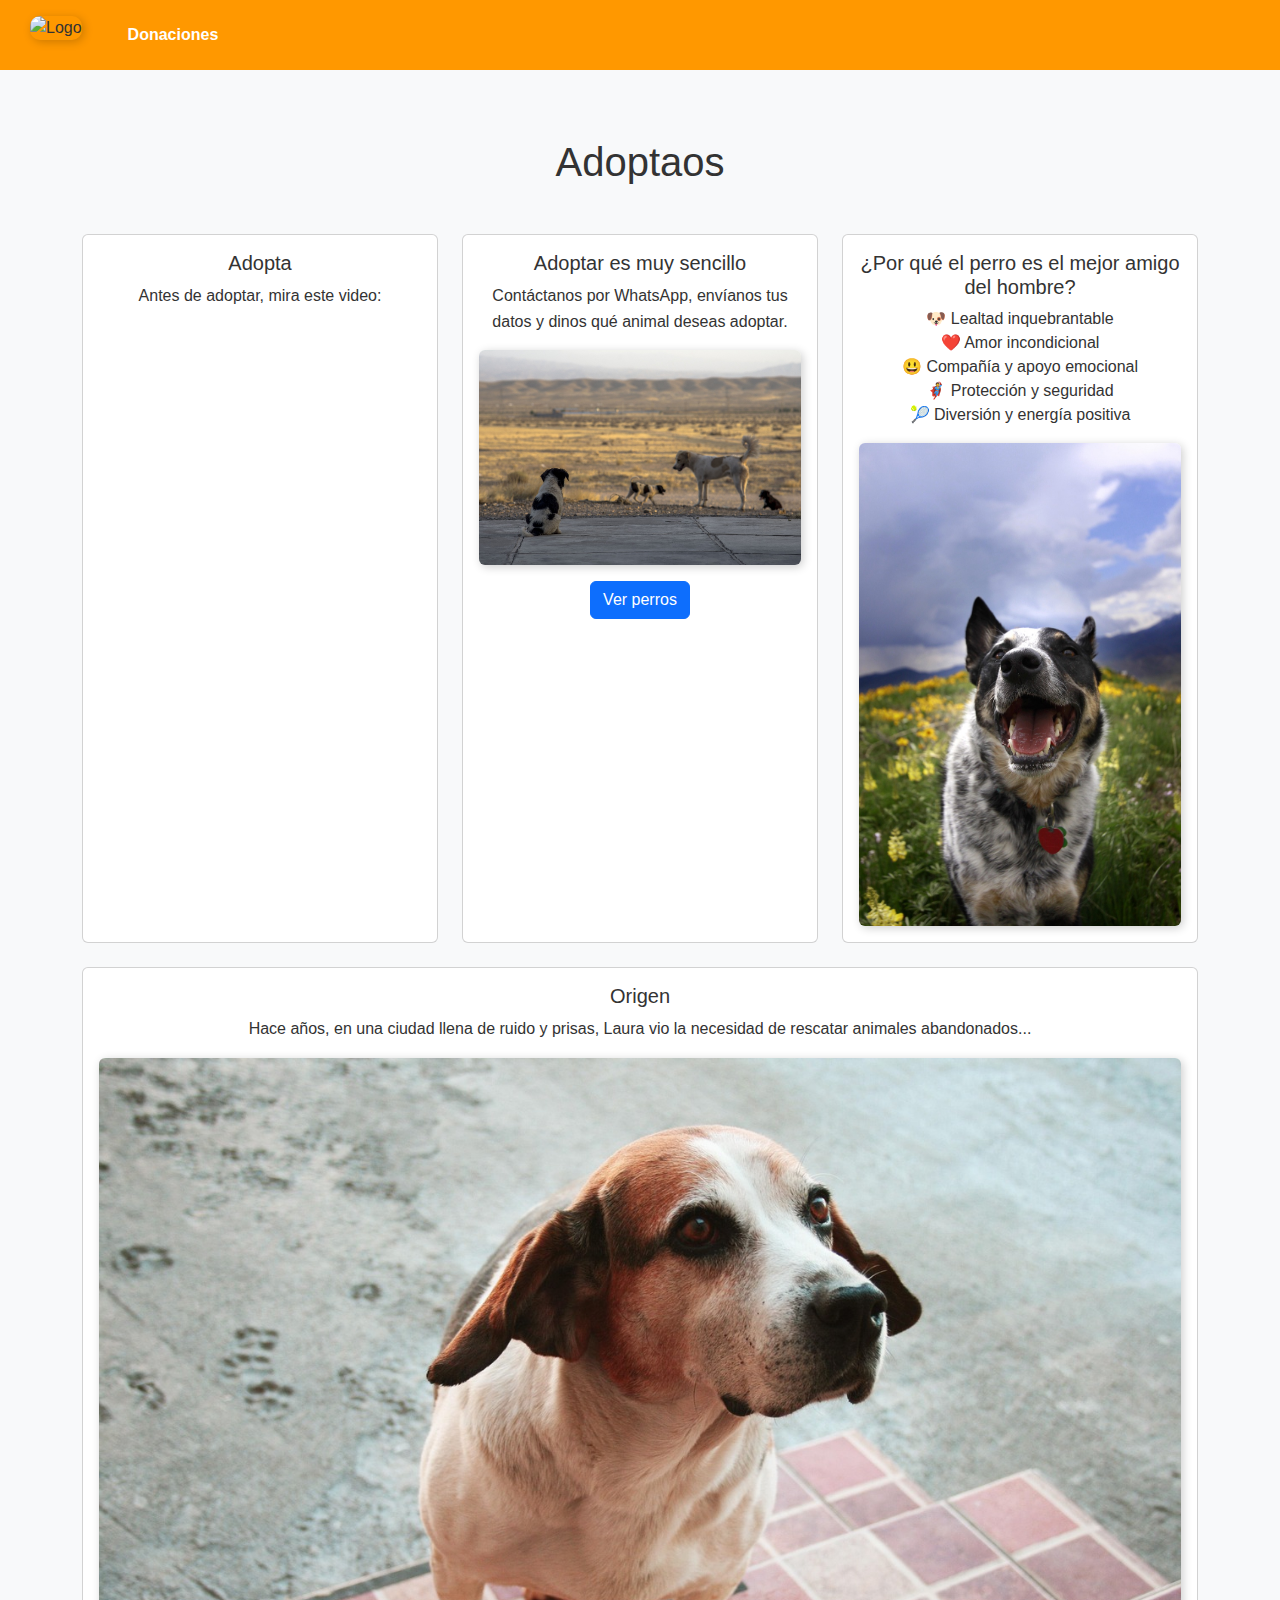
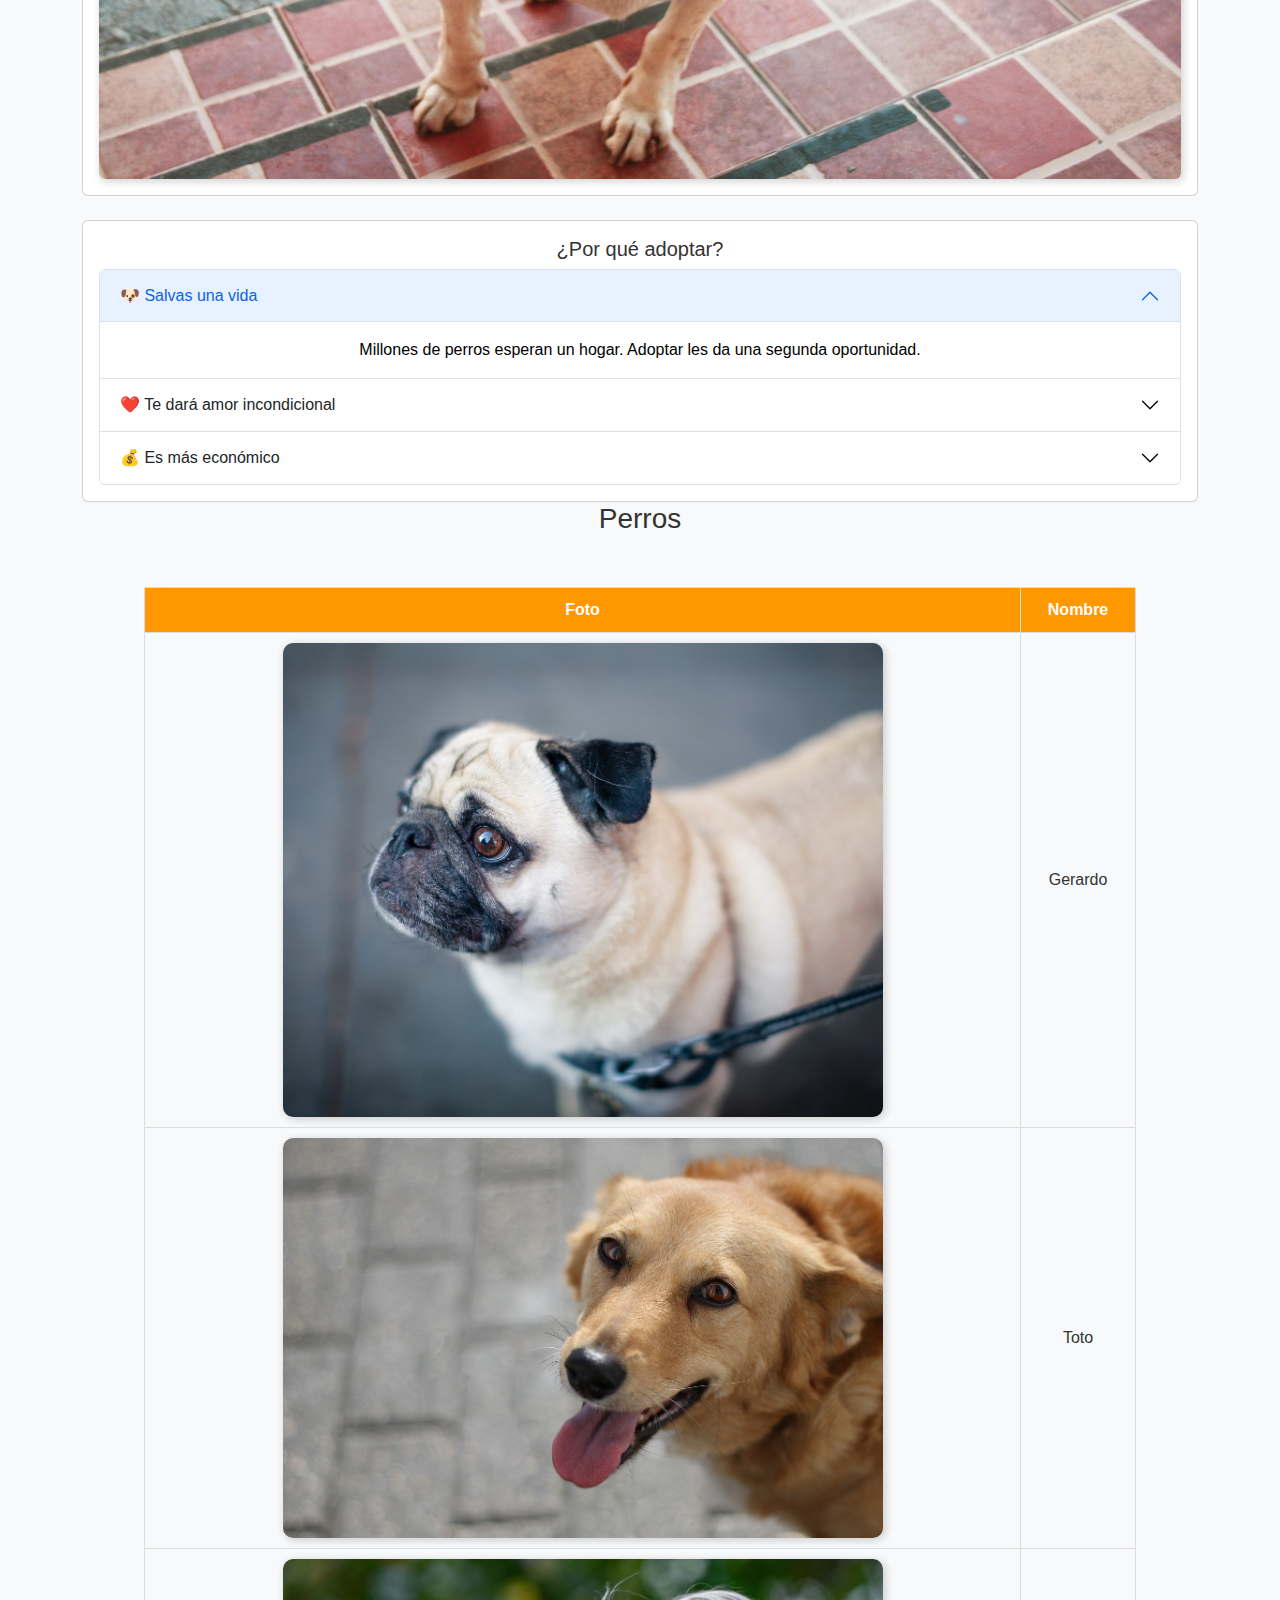
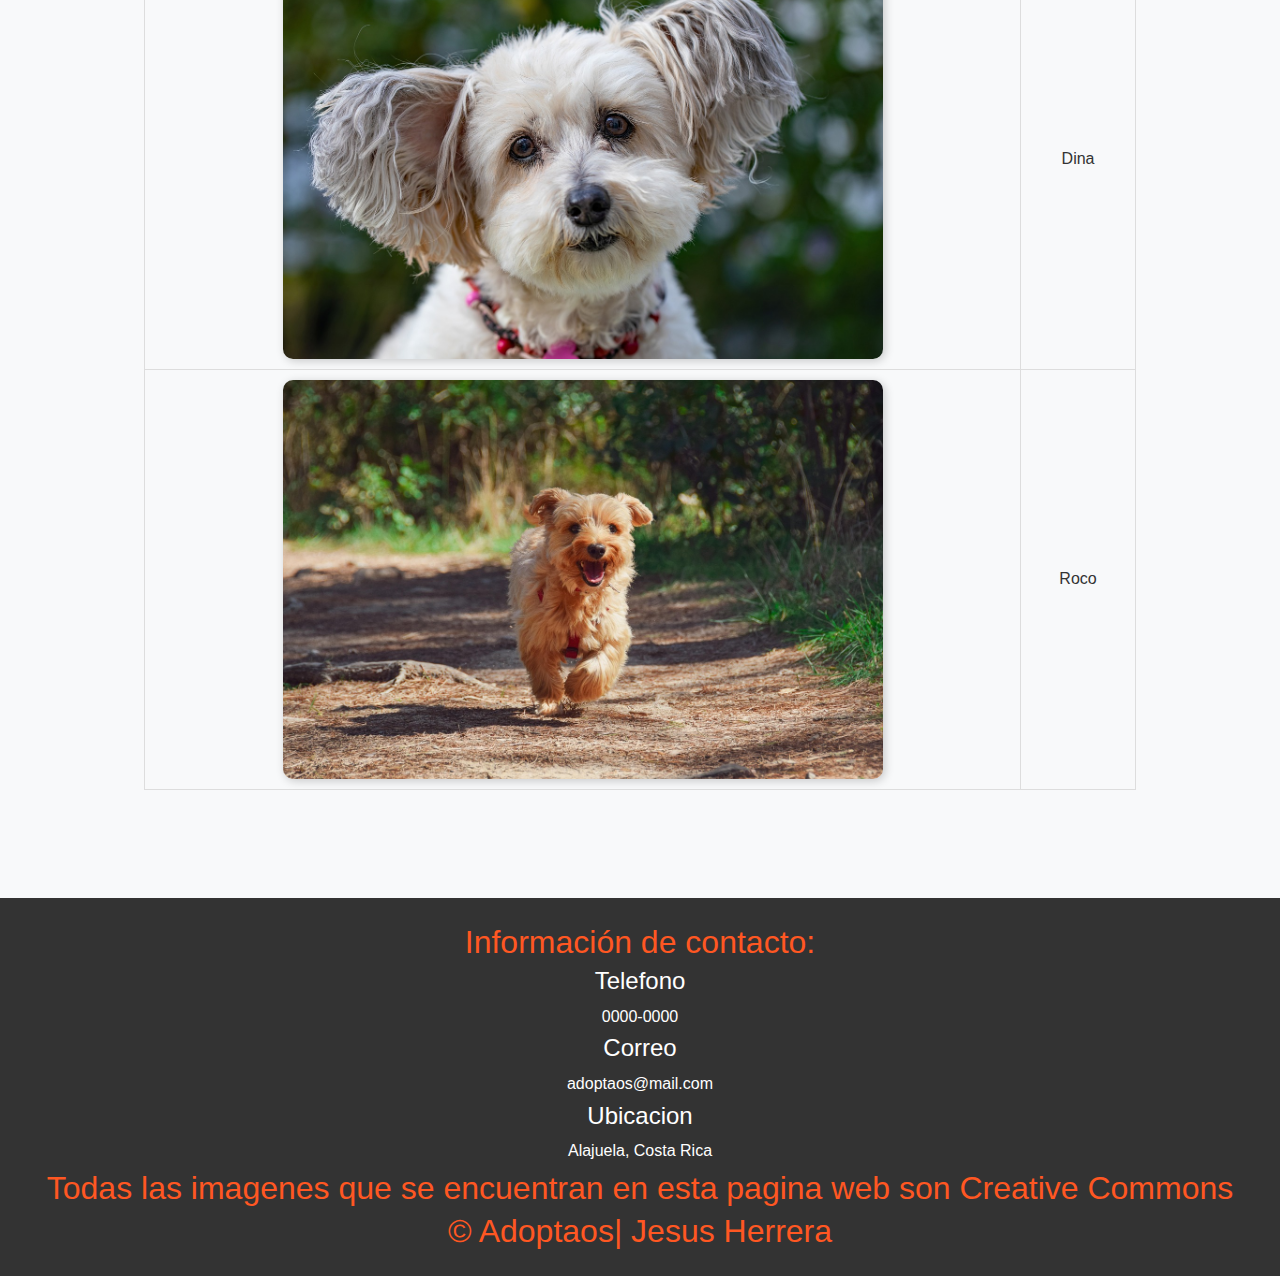
==== index.html @ f47fefc0 "Add files via upload" ====
<!DOCTYPE html>
<html >
<head>
  <meta charset="UTF-8">
  <title>Adoptaos</title>
  <link rel="shortcut icon" href="../img/pet.PNG" type="image/x-icon">
  <meta http-equiv="X-UA-Compatible" content="IE=edge">
  <meta name="viewport" content="width=device-width, initial-scale=1.0">
  <link rel="stylesheet" href="../css/bootstrap.min.css">
 <link rel="stylesheet" href="../css/style.css">
  <script src="../js/bootstrap.min.js"></script>
  <script src="../js/jquery.min.js"></script>
  <script src="../js/funcion.js"></script>
  <meta charset="utf-8">
  
</head>

<body>
  <nav role="navigation" class="nav">
    <ul class="nav-items">
       <li class="nav-item">
    <img src="../img/pet.PNG" alt="Logo">
</li>
        <!-- <li class="nav-item">
            <a href="#menu" class="nav-link"><span>Inicio</span></a>
        </li> 
        
        <li class="nav-item">
            <a href="#origin" class="nav-link"><span>Nosotros</span></a>
        </li>
        <li class="nav-item">
            <a href="#adopt" class="nav-link"><span>Adoptar</span></a>
        </li>  -->
        <li class="nav-item">
            <a href="creat.html" class="nav-link"><span>Donaciones</span></a>
        </li>
       
            </nav>
        </li>  
    </ul>

  
    <!-- <script src="js/index.js"></script> -->
     
       <main>   
    <br>
    <br>
    <h1>Adoptaos</h1>
    <div id="about" class="container mt-5">
        <div class="row">
            <!-- Card 1: Adopta -->
            <div class="col-md-4 mb-4">
                <div class="card h-100">
                    <div class="card-body text-center">
                        <h5 class="card-title">Adopta</h5>
                        <p class="card-text">Antes de adoptar, mira este video:</p>
                        <iframe class="w-100" height="215" src="https://www.youtube.com/embed/Jv1iolzbvZg?si=otW2nzO9Mtshizu8" frameborder="0" allowfullscreen></iframe>
                    </div>
                </div>
            </div>
            
            <!-- Card 2: Adoptar es sencillo -->
            <div class="col-md-4 mb-4">
                <div class="card h-100">
                    <div class="card-body text-center">
                        <h5 class="card-title">Adoptar es muy sencillo</h5>
                        <p class="card-text">Contáctanos por WhatsApp, envíanos tus datos y dinos qué animal deseas adoptar.</p>
                        <img class="img-fluid rounded" src="../img/stray-dogs-5512108_1280.jpg" alt="Perro callejero">
                        <a href="#perros" class="btn btn-primary mt-3">Ver perros</a>
                    </div>
                </div>
            </div>
            
            <!-- Card 3: El perro, el mejor amigo -->
            <div class="col-md-4 mb-4">
                <div class="card h-100">
                    <div class="card-body">
                        <h5 class="card-title">¿Por qué el perro es el mejor amigo del hombre?</h5>
                        <ul class="list-unstyled">
                            <li>🐶 Lealtad inquebrantable</li>
                            <li>❤️ Amor incondicional</li>
                            <li>😃 Compañía y apoyo emocional</li>
                            <li>🦸 Protección y seguridad</li>
                            <li>🎾 Diversión y energía positiva</li>
                        </ul>
                        <img class="img-fluid rounded" src="../img/dog-1842154_1280.jpg" alt="Perro feliz">
                    </div>
                </div>
            </div>
        </div>
        
        <!-- Card: Origen de AdoptaOS -->
        <div class="row">
            <div class="col-md-12 mb-4">
                <div class="card h-100">
                    <div class="card-body">
                        <h5 class="card-title">Origen</h5>
                        <p class="card-text">Hace años, en una ciudad llena de ruido y prisas, Laura vio la necesidad de rescatar animales abandonados...</p>
                        <img class="img-fluid rounded" src="../img/dog-2209295_1280.jpg" alt="Historia de AdoptaOS">
                    </div>
                </div>
            </div>
        </div>
        
        <!-- Card: ¿Por qué adoptar? -->
        <div class="row">
            <div class="col-md-12">
                <div class="card">
                    <div class="card-body">
                        <h5 class="card-title">¿Por qué adoptar?</h5>
                        <div class="accordion" id="accordionAdopcion">
                            <div class="accordion-item">
                                <h2 class="accordion-header">
                                    <button class="accordion-button" type="button" data-bs-toggle="collapse" data-bs-target="#salvarVida" aria-expanded="true">🐶 Salvas una vida</button>
                                </h2>
                                <div id="salvarVida" class="accordion-collapse collapse show">
                                    <div class="accordion-body">Millones de perros esperan un hogar. Adoptar les da una segunda oportunidad.</div>
                                </div>
                            </div>
                            <div class="accordion-item">
                                <h2 class="accordion-header">
                                    <button class="accordion-button collapsed" type="button" data-bs-toggle="collapse" data-bs-target="#amorIncondicional">❤️ Te dará amor incondicional</button>
                                </h2>
                                <div id="amorIncondicional" class="accordion-collapse collapse">
                                    <div class="accordion-body">Los perros adoptados crean un vínculo especial con sus dueños.</div>
                                </div>
                            </div>
                            <div class="accordion-item">
                                <h2 class="accordion-header">
                                    <button class="accordion-button collapsed" type="button" data-bs-toggle="collapse" data-bs-target="#masEconomico">💰 Es más económico</button>
                                </h2>
                                <div id="masEconomico" class="accordion-collapse collapse">
                                    <div class="accordion-body">Adoptar cuesta menos que comprar y los perros vienen con chequeo veterinario.</div>
                                </div>
                            </div>
                        </div>
                    </div>
                </div>
            </div>
        </div>
    </div>
    

        <section class="contenedor sobre-nosotros">
     <!--<h2 class="Titulo">
     </h2>-->
     <div class="panel panel-default">
        <div class="panel-heading" role="tab" id="headingThree">
      </div></div></div>
     <div class="contenedor-sobre-nosotros">
     
      <!-- 
     <h3><span>1</span>Best products</h3>
         <p>Lorem ipsum dolor sit amet consectetur adipisicing elit. Illum est excepturi voluptatibus facere ratione vitae vero, libero deserunt labore. Consequatur tempore, ipsam ipsum provident dolorem nulla exercitationem autem consectetur sed.</p>
         <h3><span>2</span>Best products</h3>
         <p>Lorem ipsum dolor sit amet consectetur adipisicing elit. Illum est excepturi voluptatibus facere ratione vitae vero, libero deserunt labore. Consequatur tempore, ipsam ipsum provident dolorem nulla exercitationem autem consectetur sed.</p>
     -->
         
     
         <div class="contenido-textos">
      <!--  <h2> Objetivo Profesional</h2>
     <p>Soy una persona joven, formal y llena de energía para integrarme en un equipo de trabajo, en el que aportar mi conocimiento y formación, para de este modo aumentar mi experiencia profesional en un entorno real, fuera del ámbito académico.</p>
     -->  
     <h3 id="perros">Perros</h3>
     <thead>
       <br>
          
        
          <table border="1">
            <tr>
          <th>Foto</th>
          <th>Nombre</th>
          
        <tbody>
     </tr>
           
     
           <tr >
             <td><a href="Gerardo.html"><img src="../img/gerardo.jpg"
               alt="Gerardo"
               width="200"
               height="200"
               title="Gerardo."></a></td>
             <td class="blanco">Gerardo</td>
           </tr>
           
           <tr>
             <td ><a href="toto.html"><img src="../img/toto.jpg"
               alt="toto"
               width="200"
               height="200"
               title="toto."></a></td>
             <td class="rojo">Toto</td>
     
           </tr>
           <tr>
             <td ><a href="Dina.html"><img src="../img/dina.jpg"
               alt="Dina"
               width="200"
               height="200"
               title="Dina"></a></td>
             <td class="rojo">Dina</td>
           
           </tr>
           <tr>
            
             
           </tr>
           <tr >
             <td ><a href="Roco.html"><img src="../img/roco.jpg"
               alt="Roco"
               width="200"
               height="200"
               title="Roco"></a></td>
             <td class="azul">Roco</td>
             
           </tr>
         </table>
     <br>
     <br>
     
     
   
     
     
        </section>
       
     
     </main>
     
     <footer>
         <div class="contenedor-footer">
             <div class="content-foo">
               <h2>Información de contacto:</h2>
                 <h4>Telefono</h4>
                 <p>0000-0000</p>
             </div>
             <div class="content-foo">
                 <h4>Correo</h4>
                 <p>adoptaos@mail.com</p>
             </div>
             <div class="content-foo">
                 <h4>Ubicacion</h4>
                 <p>Alajuela, Costa Rica</p>
             </div>
         </div>
         <div class="content-box"> </div>
         <div class="pre-titulo-final">
            <h2 >Todas las imagenes que se encuentran en esta pagina web son Creative  Commons </h2> 
         </div>
       
       <h2 class="titulo-final">&copy; Adoptaos| Jesus Herrera</h2>
       
         <div class="border-box"></div> 
       
     
     </footer>
</body>
</html>
---- css/style.css ----
/* Estilos generales */
body {
    font-family: Arial, sans-serif;
    margin: 0;
    padding: 0;
    background-color: #f8f9fa;
    color: #333;
}

/* Navegación */
.nav {
    background-color: #ff9800;
    padding: 15px;
    text-align: center;
}

.nav-items {
    list-style: none;
    padding: 0;
    margin: 0;
    display: flex;
    justify-content: center;
}

.nav-item {
    margin: 0 15px;
}

.nav-link {
    text-decoration: none;
    color: white;
    font-weight: bold;
    transition: color 0.3s;
}

.nav-link:hover {
    color: #ffe0b2;
}

/* Secciones */
main {
    padding: 20px;
    text-align: center;
}

h2 {
    color: #ff5722;
}

p {
    line-height: 1.6;
}

iframe {
    max-width: 100%;
}

/* Imágenes */
img {
    width: 100%;
    max-width: 600px;
    height: auto;
    border-radius: 10px;
    box-shadow: 2px 2px 10px rgba(0, 0, 0, 0.2);
}

/* Tablas */
table {
    width: 80%;
    margin: 20px auto;
    border-collapse: collapse;
}

th, td {
    border: 1px solid #ddd;
    padding: 10px;
    text-align: center;
}

th {
    background-color: #ff9800;
    color: white;
}

/* Footer */
footer {
    background-color: #333;
    color: white;
    padding: 20px;
    text-align: center;
    margin-top: 20px;
}

footer h2, footer p {
    margin: 5px 0;
}

/* Responsividad */
@media (max-width: 768px) {
    .nav-items {
        flex-direction: column;
    }

    .nav-item {
        margin-bottom: 10px;
    }

    img {
        max-width: 100%;
    }
}

.nav-item img {
    height: 40px; /* Ajusta la altura según el tamaño del navbar */
    width: auto; /* Mantiene la proporción */
    max-width: 100px; /* Establece un ancho máximo */
    vertical-align: middle; /* Alinea la imagen al centro verticalmente */
}
button{
    background-color: #ff9800;
}
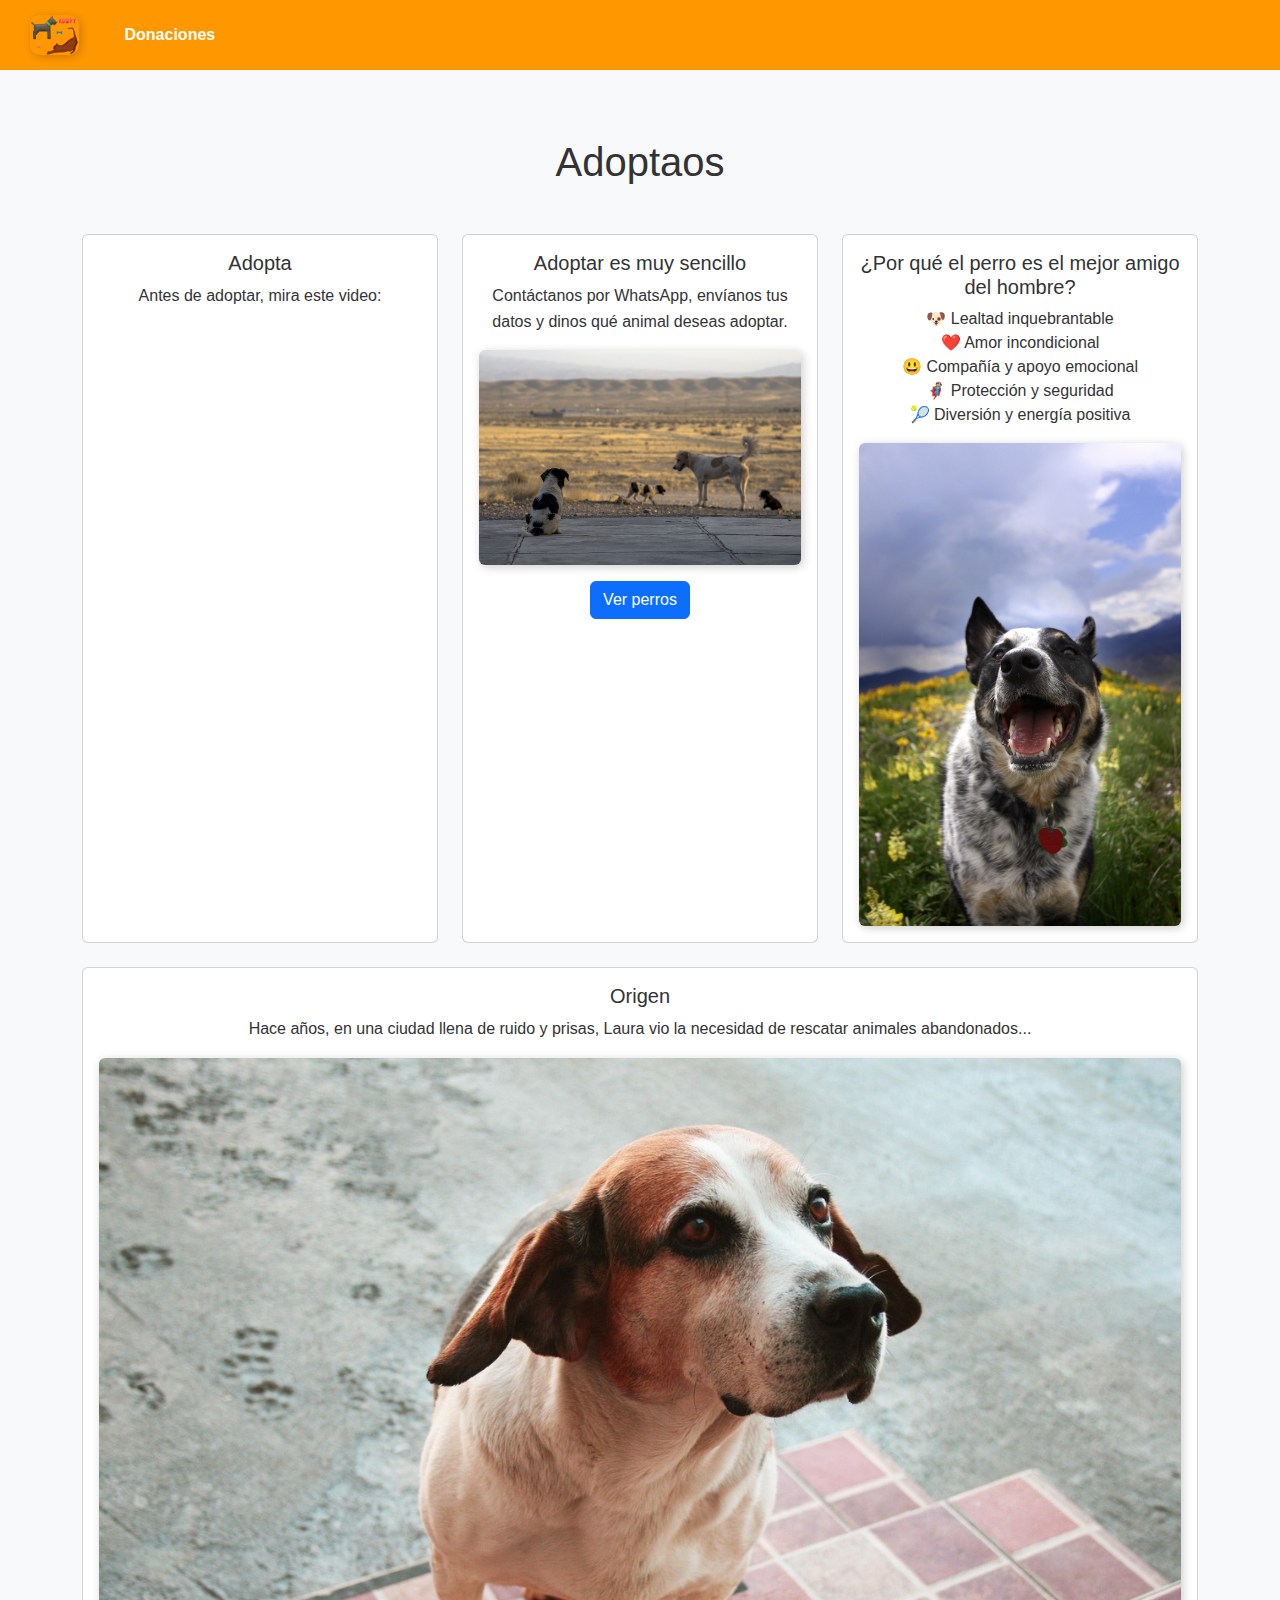
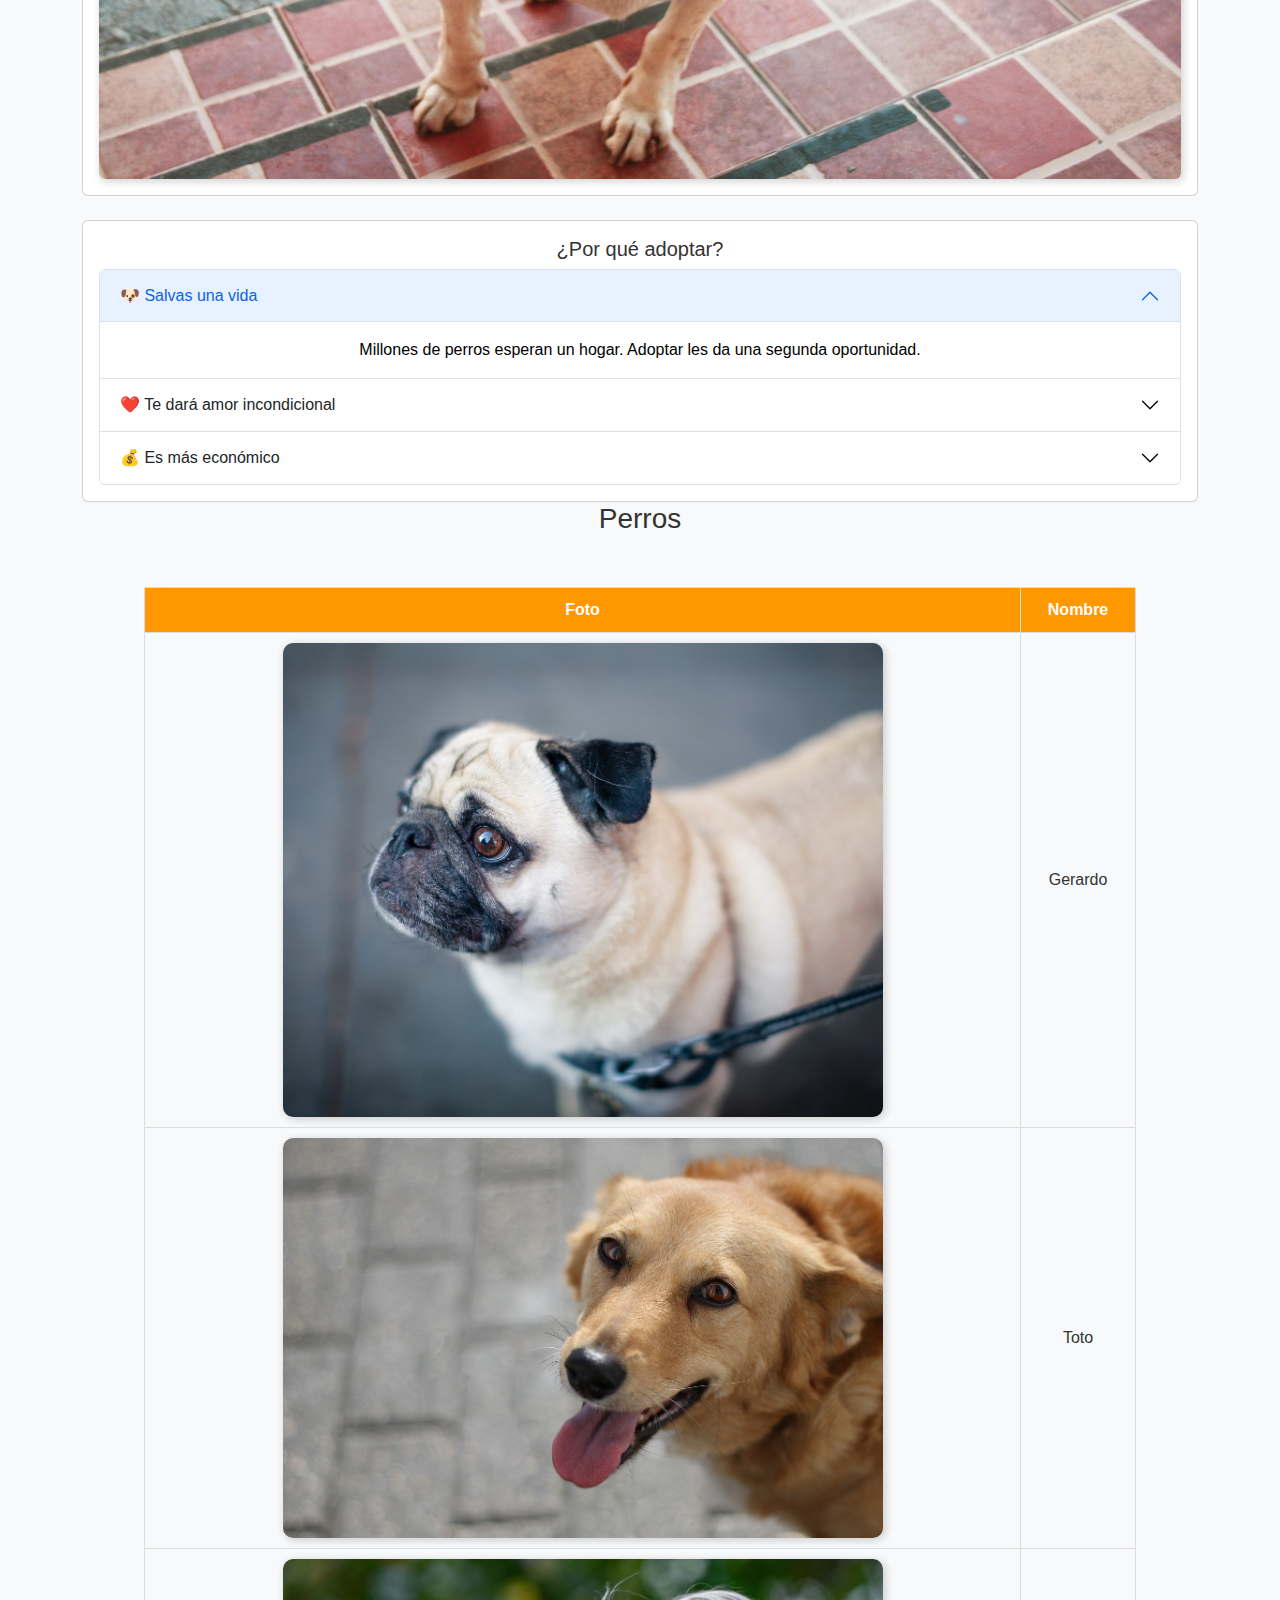
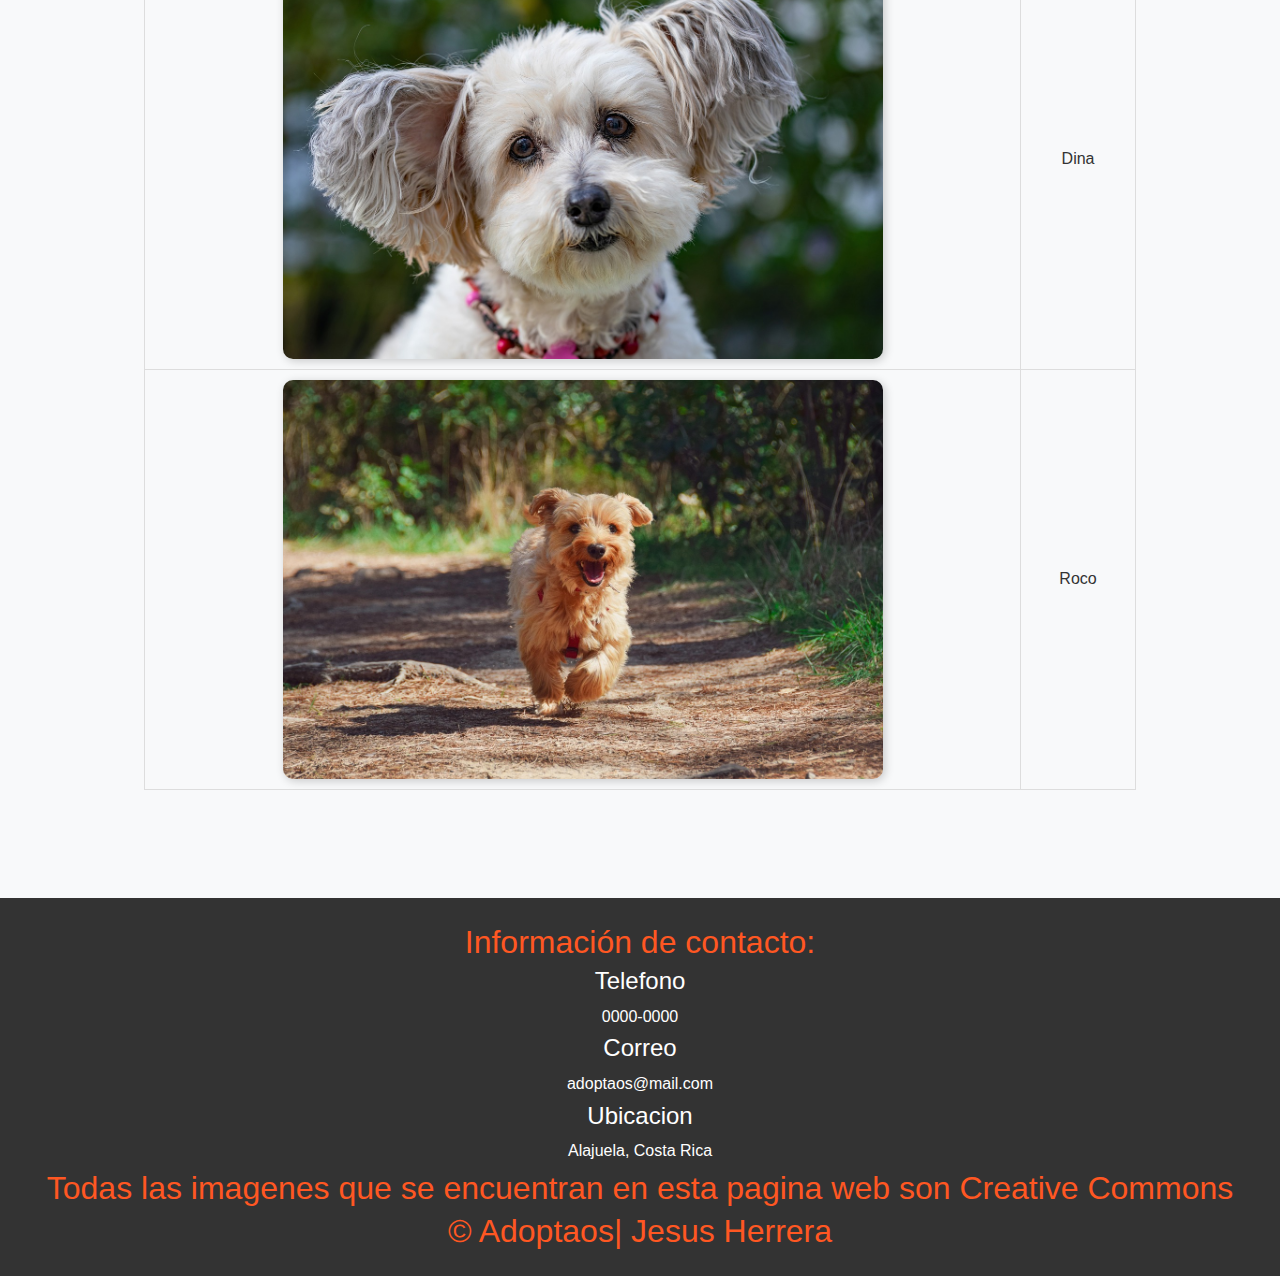
==== commit 4363e0cb: "Update index.html" ====
--- a/index.html
+++ b/index.html
@@ -4,14 +4,14 @@
 <head>
   <meta charset="UTF-8">
   <title>Adoptaos</title>
-  <link rel="shortcut icon" href="../img/pet.PNG" type="image/x-icon">
+  <link rel="shortcut icon" href="img/pet.PNG" type="image/x-icon">
   <meta http-equiv="X-UA-Compatible" content="IE=edge">
   <meta name="viewport" content="width=device-width, initial-scale=1.0">
-  <link rel="stylesheet" href="../css/bootstrap.min.css">
- <link rel="stylesheet" href="../css/style.css">
-  <script src="../js/bootstrap.min.js"></script>
-  <script src="../js/jquery.min.js"></script>
-  <script src="../js/funcion.js"></script>
+  <link rel="stylesheet" href="css/bootstrap.min.css">
+ <link rel="stylesheet" href="css/style.css">
+  <script src="js/bootstrap.min.js"></script>
+  <script src="js/jquery.min.js"></script>
+  <script src="js/funcion.js"></script>
   <meta charset="utf-8">
   
 </head>
@@ -20,7 +20,7 @@
   <nav role="navigation" class="nav">
     <ul class="nav-items">
        <li class="nav-item">
-    <img src="../img/pet.PNG" alt="Logo">
+    <img src="img/pet.png" alt="Logo">
 </li>
         <!-- <li class="nav-item">
             <a href="#menu" class="nav-link"><span>Inicio</span></a>
@@ -33,11 +33,11 @@
             <a href="#adopt" class="nav-link"><span>Adoptar</span></a>
         </li>  -->
         <li class="nav-item">
-            <a href="creat.html" class="nav-link"><span>Donaciones</span></a>
+            <a href="html/creat.html" class="nav-link"><span>Donaciones</span></a>
         </li>
        
             </nav>
-        </li>  
+         
     </ul>
 
   
@@ -66,7 +66,7 @@
                     <div class="card-body text-center">
                         <h5 class="card-title">Adoptar es muy sencillo</h5>
                         <p class="card-text">Contáctanos por WhatsApp, envíanos tus datos y dinos qué animal deseas adoptar.</p>
-                        <img class="img-fluid rounded" src="../img/stray-dogs-5512108_1280.jpg" alt="Perro callejero">
+                        <img class="img-fluid rounded" src="img/stray-dogs-5512108_1280.jpg" alt="Perro callejero">
                         <a href="#perros" class="btn btn-primary mt-3">Ver perros</a>
                     </div>
                 </div>
@@ -84,7 +84,7 @@
                             <li>🦸 Protección y seguridad</li>
                             <li>🎾 Diversión y energía positiva</li>
                         </ul>
-                        <img class="img-fluid rounded" src="../img/dog-1842154_1280.jpg" alt="Perro feliz">
+                        <img class="img-fluid rounded" src="img/dog-1842154_1280.jpg" alt="Perro feliz">
                     </div>
                 </div>
             </div>
@@ -97,7 +97,7 @@
                     <div class="card-body">
                         <h5 class="card-title">Origen</h5>
                         <p class="card-text">Hace años, en una ciudad llena de ruido y prisas, Laura vio la necesidad de rescatar animales abandonados...</p>
-                        <img class="img-fluid rounded" src="../img/dog-2209295_1280.jpg" alt="Historia de AdoptaOS">
+                        <img class="img-fluid rounded" src="img/dog-2209295_1280.jpg" alt="Historia de AdoptaOS">
                     </div>
                 </div>
             </div>
@@ -177,7 +177,7 @@
            
      
            <tr >
-             <td><a href="Gerardo.html"><img src="../img/gerardo.jpg"
+             <td><a href="Gerardo.html"><img src="img/gerardo.jpg"
                alt="Gerardo"
                width="200"
                height="200"
@@ -186,7 +186,7 @@
            </tr>
            
            <tr>
-             <td ><a href="toto.html"><img src="../img/toto.jpg"
+             <td ><a href="toto.html"><img src="img/toto.jpg"
                alt="toto"
                width="200"
                height="200"
@@ -195,7 +195,7 @@
      
            </tr>
            <tr>
-             <td ><a href="Dina.html"><img src="../img/dina.jpg"
+             <td ><a href="Dina.html"><img src="img/dina.jpg"
                alt="Dina"
                width="200"
                height="200"
@@ -208,7 +208,7 @@
              
            </tr>
            <tr >
-             <td ><a href="Roco.html"><img src="../img/roco.jpg"
+             <td ><a href="Roco.html"><img src="img/roco.jpg"
                alt="Roco"
                width="200"
                height="200"
